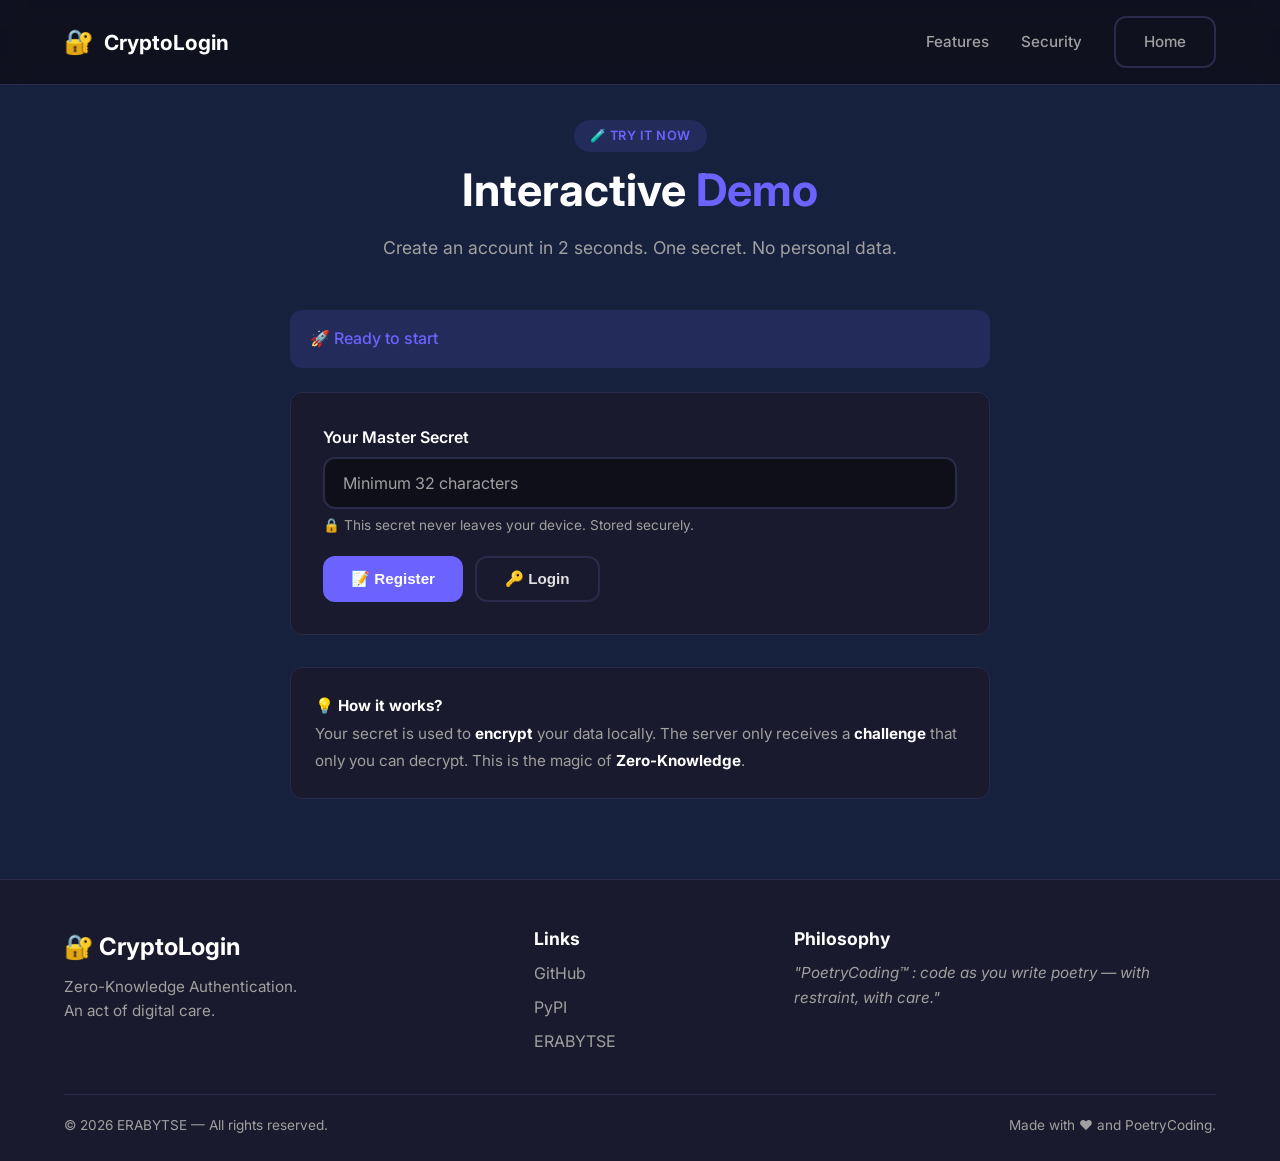
==== demo.html @ 0e597ce0 "feat: Add demo.html and update index.html and demo.js for English localization and improved logging" ====
<!DOCTYPE html>
<html lang="en">
<head>
    <meta charset="UTF-8" />
    <meta name="viewport" content="width=device-width, initial-scale=1.0" />
    <title>CryptoLogin · Demo</title>
    <link rel="stylesheet" href="css/style.css" />
    <link rel="icon" href="assets/favicon.ico" />
    <link rel="preconnect" href="https://fonts.googleapis.com" />
    <link rel="preconnect" href="https://fonts.gstatic.com" crossorigin />
    <link href="https://fonts.googleapis.com/css2?family=Inter:opsz,wght@14..32,300..700&display=swap" rel="stylesheet" />
</head>
<body>

    <!-- HEADER -->
    <header class="header">
        <div class="container">
            <nav class="nav">
                <a href="/" class="nav__logo">
                    <span class="nav__logo-icon">🔐</span>
                    CryptoLogin
                </a>
                <ul class="nav__links">
                    <li><a href="index.html#features">Features</a></li>
                    <li><a href="index.html#security">Security</a></li>
                    <li><a href="index.html" class="btn btn--secondary">Home</a></li>
                </ul>
            </nav>
        </div>
    </header>

    <!-- DEMO SECTION -->
    <section id="demo" class="demo" style="padding-top: 120px;">
        <div class="container">
            <div class="section-header">
                <span class="section-header__tag">🧪 Try it now</span>
                <h2 class="section-header__title">Interactive <span class="highlight">Demo</span></h2>
                <p class="section-header__subtitle">
                    Create an account in 2 seconds. One secret. No personal data.
                </p>
            </div>

            <div class="demo__container">
                <!-- Status -->
                <div id="demoStatus" class="demo__status demo__status--info">
                    🚀 Ready to start
                </div>

                <!-- Form -->
                <div class="demo__form">
                    <div class="demo__field">
                        <label for="demoSecret">Your Master Secret</label>
                        <input type="password" id="demoSecret" placeholder="Minimum 32 characters" />
                        <small>🔒 This secret never leaves your device. Stored securely.</small>
                    </div>
                    <div class="demo__actions">
                        <button id="demoRegister" class="btn btn--primary">📝 Register</button>
                        <button id="demoLogin" class="btn btn--secondary">🔑 Login</button>
                        <button id="demoLogout" class="btn btn--danger" style="display:none;">🚪 Logout</button>
                    </div>
                </div>

                <!-- Result -->
                <div id="demoResult" class="demo__result" style="display:none;">
                    <h4>📋 Result</h4>
                    <pre id="demoOutput"><code></code></pre>
                </div>

                <div class="demo__info">
                    <p>
                        💡 <strong>How it works?</strong><br />
                        Your secret is used to <strong>encrypt</strong> your data locally.
                        The server only receives a <strong>challenge</strong> that only you can decrypt.
                        This is the magic of <strong>Zero-Knowledge</strong>.
                    </p>
                </div>
            </div>
        </div>
    </section>

    <!-- FOOTER -->
    <footer class="footer">
        <div class="container">
            <div class="footer__grid">
                <div class="footer__brand">
                    <span class="footer__logo">🔐 CryptoLogin</span>
                    <p>Zero-Knowledge Authentication.<br />An act of digital care.</p>
                </div>
                <div class="footer__links">
                    <h4>Links</h4>
                    <ul>
                        <li><a href="https://github.com/erabytse/CryptoLogin">GitHub</a></li>
                        <li><a href="https://pypi.org/project/cryptologin">PyPI</a></li>
                        <li><a href="https://erabytse.github.io">ERABYTSE</a></li>
                    </ul>
                </div>
                <div class="footer__philosophy">
                    <h4>Philosophy</h4>
                    <p>
                        <em>"PoetryCoding™ : code as you write poetry — with restraint, with care."</em>
                    </p>
                </div>
            </div>
            <div class="footer__bottom">
                <p>&copy; 2026 <a href="https://erabytse.github.io">ERABYTSE</a> — All rights reserved.</p>
                <p>Made with ❤️ and <a href="https://erabytse.github.io">PoetryCoding</a>.</p>
            </div>
        </div>
    </footer>

    <!-- SCRIPTS - Assurez-vous que demo.js est bien chargé -->
    <script src="js/demo.js"></script>
    <!-- Vérification du chargement -->
    <script>
        console.log('🔐 demo.html loaded successfully');
        console.log('📍 Checking if demo.js is loaded...');
        if (typeof API_BASE_URL !== 'undefined') {
            console.log(`✅ demo.js loaded. API URL: ${API_BASE_URL}`);
        } else {
            console.warn('⚠️ demo.js not loaded or API_BASE_URL not defined');
        }
    </script>
</body>
</html>
---- css/style.css ----
/* ================================================================ */
/* RESET & BASE                                                     */
/* ================================================================ */

*,
*::before,
*::after {
    margin: 0;
    padding: 0;
    box-sizing: border-box;
}

:root {
    --color-primary: #6C63FF;
    --color-primary-dark: #5A52E0;
    --color-primary-light: #8B83FF;
    --color-secondary: #FF6B6B;
    --color-dark: #1A1A2E;
    --color-dark-soft: #16213E;
    --color-text: #E0E0E0;
    --color-text-light: #A0A0A0;
    --color-bg: #0F0F1A;
    --color-card: #1A1A2E;
    --color-card-hover: #222244;
    --color-border: #2A2A4A;
    --color-success: #4CAF50;
    --color-error: #FF5252;
    --color-warning: #FFC107;
    --radius: 12px;
    --shadow: 0 8px 32px rgba(108, 99, 255, 0.15);
    --transition: all 0.3s ease;
}

html {
    scroll-behavior: smooth;
}

body {
    font-family: 'Inter', -apple-system, BlinkMacSystemFont, 'Segoe UI', Roboto, sans-serif;
    background: var(--color-bg);
    color: var(--color-text);
    line-height: 1.6;
    min-height: 100vh;
}

.container {
    max-width: 1200px;
    margin: 0 auto;
    padding: 0 24px;
}

a {
    color: var(--color-primary);
    text-decoration: none;
    transition: var(--transition);
}

a:hover {
    color: var(--color-primary-light);
}

img {
    max-width: 100%;
}

/* ================================================================ */
/* TYPOGRAPHY                                                       */
/* ================================================================ */

h1,
h2,
h3,
h4 {
    line-height: 1.2;
}

.highlight {
    color: var(--color-primary);
}

/* ================================================================ */
/* BUTTONS                                                          */
/* ================================================================ */

.btn {
    display: inline-block;
    padding: 12px 28px;
    border-radius: var(--radius);
    font-weight: 600;
    font-size: 0.95rem;
    cursor: pointer;
    transition: var(--transition);
    border: none;
    text-align: center;
}

.btn--primary {
    background: var(--color-primary);
    color: #fff;
}

.btn--primary:hover {
    background: var(--color-primary-dark);
    transform: translateY(-2px);
    box-shadow: var(--shadow);
}

.btn--secondary {
    background: transparent;
    color: var(--color-text);
    border: 2px solid var(--color-border);
}

.btn--secondary:hover {
    background: var(--color-card-hover);
    border-color: var(--color-primary);
}

.btn--danger {
    background: var(--color-error);
    color: #fff;
}

.btn--danger:hover {
    background: #D32F2F;
    transform: translateY(-2px);
}

.btn--large {
    padding: 16px 36px;
    font-size: 1.1rem;
}

/* ================================================================ */
/* HEADER / NAV                                                    */
/* ================================================================ */

.header {
    position: fixed;
    top: 0;
    left: 0;
    right: 0;
    z-index: 1000;
    background: rgba(15, 15, 26, 0.85);
    backdrop-filter: blur(12px);
    border-bottom: 1px solid var(--color-border);
    padding: 16px 0;
}

.nav {
    display: flex;
    align-items: center;
    justify-content: space-between;
}

.nav__logo {
    display: flex;
    align-items: center;
    gap: 10px;
    font-size: 1.3rem;
    font-weight: 700;
    color: #fff;
}

.nav__logo-icon {
    font-size: 1.5rem;
}

.nav__links {
    display: flex;
    align-items: center;
    gap: 32px;
    list-style: none;
}

.nav__links a {
    color: var(--color-text-light);
    font-weight: 500;
    font-size: 0.95rem;
    transition: var(--transition);
}

.nav__links a:hover {
    color: #fff;
}

@media (max-width: 768px) {
    .nav__links {
        gap: 16px;
        font-size: 0.85rem;
    }

    .nav__links a:not(.btn) {
        display: none;
    }
}

/* ================================================================ */
/* SECTION HEADERS                                                  */
/* ================================================================ */

.section-header {
    text-align: center;
    margin-bottom: 48px;
}

.section-header__tag {
    display: inline-block;
    padding: 6px 16px;
    background: rgba(108, 99, 255, 0.15);
    border-radius: 50px;
    font-size: 0.8rem;
    font-weight: 600;
    color: var(--color-primary);
    text-transform: uppercase;
    letter-spacing: 0.5px;
    margin-bottom: 12px;
}

.section-header__title {
    font-size: 2.8rem;
    font-weight: 700;
    color: #fff;
}

.section-header__subtitle {
    font-size: 1.1rem;
    color: var(--color-text-light);
    max-width: 600px;
    margin: 16px auto 0;
}

@media (max-width: 768px) {
    .section-header__title {
        font-size: 2rem;
    }
}

/* ================================================================ */
/* HERO                                                             */
/* ================================================================ */

.hero {
    padding: 140px 0 80px;
    min-height: 100vh;
    display: flex;
    align-items: center;
}

.hero .container {
    display: grid;
    grid-template-columns: 1fr 1fr;
    gap: 60px;
    align-items: center;
}

.hero__badge {
    display: inline-block;
    padding: 6px 16px;
    background: rgba(108, 99, 255, 0.15);
    border-radius: 50px;
    font-size: 0.8rem;
    font-weight: 600;
    color: var(--color-primary);
    margin-bottom: 16px;
}

.hero__title {
    font-size: 3.5rem;
    font-weight: 700;
    color: #fff;
    line-height: 1.1;
}

.hero__title-highlight {
    background: linear-gradient(135deg, var(--color-primary), var(--color-secondary));
    -webkit-background-clip: text;
    -webkit-text-fill-color: transparent;
}

.hero__subtitle {
    font-size: 1.2rem;
    color: var(--color-text-light);
    margin: 24px 0 32px;
    line-height: 1.8;
}

.hero__subtitle-highlight {
    font-weight: 600;
    color: #fff;
}

.hero__actions {
    display: flex;
    gap: 16px;
    flex-wrap: wrap;
}

.hero__code-block {
    background: var(--color-card);
    border: 1px solid var(--color-border);
    border-radius: var(--radius);
    padding: 32px;
    box-shadow: var(--shadow);
    overflow: auto;
}

.hero__code-block pre {
    font-family: 'Fira Code', 'JetBrains Mono', monospace;
    font-size: 0.9rem;
    line-height: 1.8;
    color: var(--color-text-light);
}

.code-comment {
    color: var(--color-text-light);
    font-style: italic;
}

.code-keyword {
    color: var(--color-primary);
    font-weight: 600;
}

.code-string {
    color: var(--color-secondary);
}

@media (max-width: 768px) {
    .hero {
        padding: 120px 0 60px;
    }

    .hero .container {
        grid-template-columns: 1fr;
        gap: 40px;
        text-align: center;
    }

    .hero__title {
        font-size: 2.5rem;
    }

    .hero__actions {
        justify-content: center;
    }

    .hero__code-block pre {
        font-size: 0.75rem;
    }
}

/* ================================================================ */
/* PHILOSOPHIE                                                      */
/* ================================================================ */

.philosophie {
    padding: 80px 0;
    background: var(--color-dark-soft);
}

.philosophie__grid {
    display: grid;
    grid-template-columns: repeat(3, 1fr);
    gap: 32px;
    margin-top: 32px;
}

.philosophie__card {
    background: var(--color-card);
    padding: 32px;
    border-radius: var(--radius);
    border: 1px solid var(--color-border);
    transition: var(--transition);
    text-align: center;
}

.philosophie__card:hover {
    transform: translateY(-4px);
    border-color: var(--color-primary);
    box-shadow: var(--shadow);
}

.philosophie__icon {
    font-size: 2.5rem;
    margin-bottom: 16px;
}

.philosophie__card h3 {
    color: #fff;
    font-size: 1.3rem;
    margin-bottom: 8px;
}

.philosophie__card p {
    color: var(--color-text-light);
    font-size: 0.95rem;
}

.philosophie__quote {
    margin-top: 48px;
    padding: 32px 48px;
    background: var(--color-card);
    border-left: 4px solid var(--color-primary);
    border-radius: var(--radius);
    text-align: center;
}

.philosophie__quote blockquote {
    font-size: 1.3rem;
    font-style: italic;
    color: #fff;
    margin-bottom: 8px;
}

.philosophie__quote cite {
    color: var(--color-text-light);
    font-size: 0.95rem;
    font-style: normal;
}

@media (max-width: 768px) {
    .philosophie__grid {
        grid-template-columns: 1fr;
    }

    .philosophie__quote {
        padding: 24px;
    }

    .philosophie__quote blockquote {
        font-size: 1rem;
    }
}

/* ================================================================ */
/* FEATURES                                                         */
/* ================================================================ */

.features {
    padding: 80px 0;
}

.features__grid {
    display: grid;
    grid-template-columns: repeat(3, 1fr);
    gap: 32px;
}

.features__item {
    background: var(--color-card);
    padding: 32px;
    border-radius: var(--radius);
    border: 1px solid var(--color-border);
    transition: var(--transition);
}

.features__item:hover {
    transform: translateY(-4px);
    border-color: var(--color-primary);
    box-shadow: var(--shadow);
}

.features__icon {
    font-size: 2rem;
    margin-bottom: 12px;
}

.features__item h3 {
    color: #fff;
    font-size: 1.2rem;
    margin-bottom: 6px;
}

.features__item p {
    color: var(--color-text-light);
    font-size: 0.95rem;
}

@media (max-width: 768px) {
    .features__grid {
        grid-template-columns: 1fr 1fr;
    }
}

@media (max-width: 480px) {
    .features__grid {
        grid-template-columns: 1fr;
    }
}

/* ================================================================ */
/* SECURITY                                                         */
/* ================================================================ */

.security {
    padding: 80px 0;
    background: var(--color-dark-soft);
}

.security__grid {
    display: grid;
    grid-template-columns: repeat(4, 1fr);
    gap: 24px;
}

.security__card {
    background: var(--color-card);
    padding: 28px;
    border-radius: var(--radius);
    border: 1px solid var(--color-border);
    transition: var(--transition);
}

.security__card:hover {
    border-color: var(--color-primary);
    transform: translateY(-4px);
}

.security__card h3 {
    color: #fff;
    font-size: 1.1rem;
    margin-bottom: 8px;
}

.security__card p {
    color: var(--color-text-light);
    font-size: 0.9rem;
    margin-bottom: 12px;
}

.security__badge {
    display: inline-block;
    padding: 4px 12px;
    background: rgba(76, 175, 80, 0.15);
    border-radius: 50px;
    font-size: 0.75rem;
    font-weight: 600;
    color: var(--color-success);
}

@media (max-width: 768px) {
    .security__grid {
        grid-template-columns: 1fr 1fr;
    }
}

@media (max-width: 480px) {
    .security__grid {
        grid-template-columns: 1fr;
    }
}

/* ================================================================ */
/* COMPARISON                                                       */
/* ================================================================ */

.comparison {
    padding: 80px 0;
}

.comparison__table-wrapper {
    overflow-x: auto;
    border-radius: var(--radius);
    border: 1px solid var(--color-border);
}

.comparison__table {
    width: 100%;
    border-collapse: collapse;
    font-size: 0.95rem;
}

.comparison__table thead {
    background: var(--color-card);
}

.comparison__table th {
    padding: 16px 20px;
    text-align: left;
    font-weight: 600;
    color: #fff;
    border-bottom: 2px solid var(--color-border);
}

.comparison__table td {
    padding: 14px 20px;
    border-bottom: 1px solid var(--color-border);
    color: var(--color-text-light);
}

.comparison__table tr:hover td {
    background: var(--color-card-hover);
}

.comparison__yes {
    color: var(--color-success);
    font-weight: 600;
}

.comparison__no {
    color: var(--color-error);
}

.comparison__price {
    font-weight: 600;
}

@media (max-width: 768px) {
    .comparison__table {
        font-size: 0.8rem;
    }

    .comparison__table th,
    .comparison__table td {
        padding: 10px 12px;
    }
}

/* ================================================================ */
/* DEMO                                                             */
/* ================================================================ */

.demo {
    padding: 80px 0;
    background: var(--color-dark-soft);
}

.demo__container {
    max-width: 700px;
    margin: 0 auto;
}

.demo__status {
    padding: 16px 20px;
    border-radius: var(--radius);
    margin-bottom: 24px;
    font-weight: 500;
}

.demo__status--info {
    background: rgba(108, 99, 255, 0.15);
    color: var(--color-primary);
}

.demo__status--success {
    background: rgba(76, 175, 80, 0.15);
    color: var(--color-success);
}

.demo__status--error {
    background: rgba(255, 82, 82, 0.15);
    color: var(--color-error);
}

.demo__status--warning {
    background: rgba(255, 193, 7, 0.15);
    color: var(--color-warning);
}

.demo__form {
    background: var(--color-card);
    padding: 32px;
    border-radius: var(--radius);
    border: 1px solid var(--color-border);
    margin-bottom: 24px;
}

.demo__field {
    margin-bottom: 20px;
}

.demo__field label {
    display: block;
    font-weight: 600;
    color: #fff;
    margin-bottom: 6px;
}

.demo__field input {
    width: 100%;
    padding: 14px 18px;
    background: var(--color-bg);
    border: 2px solid var(--color-border);
    border-radius: var(--radius);
    color: #fff;
    font-size: 1rem;
    transition: var(--transition);
    font-family: inherit;
}

.demo__field input:focus {
    outline: none;
    border-color: var(--color-primary);
    box-shadow: 0 0 0 4px rgba(108, 99, 255, 0.15);
}

.demo__field input::placeholder {
    color: var(--color-text-light);
}

.demo__field small {
    display: block;
    margin-top: 6px;
    color: var(--color-text-light);
    font-size: 0.85rem;
}

.demo__actions {
    display: flex;
    gap: 12px;
    flex-wrap: wrap;
}

.demo__result {
    background: var(--color-card);
    padding: 24px;
    border-radius: var(--radius);
    border: 1px solid var(--color-border);
    margin-top: 24px;
}

.demo__result h4 {
    color: #fff;
    margin-bottom: 12px;
}

.demo__result pre {
    font-family: 'Fira Code', 'JetBrains Mono', monospace;
    font-size: 0.85rem;
    background: var(--color-bg);
    padding: 16px;
    border-radius: var(--radius);
    overflow: auto;
    color: var(--color-text-light);
    max-height: 300px;
}

.demo__info {
    margin-top: 32px;
    padding: 24px;
    background: var(--color-card);
    border-radius: var(--radius);
    border: 1px solid var(--color-border);
}

.demo__info p {
    color: var(--color-text-light);
    font-size: 0.95rem;
    line-height: 1.8;
}

.demo__info strong {
    color: #fff;
}

@media (max-width: 768px) {
    .demo__form {
        padding: 20px;
    }

    .demo__actions {
        flex-direction: column;
    }

    .demo__actions .btn {
        width: 100%;
        justify-content: center;
    }
}

/* ================================================================ */
/* FOOTER                                                           */
/* ================================================================ */

.footer {
    background: var(--color-dark);
    padding: 48px 0 24px;
    border-top: 1px solid var(--color-border);
}

.footer__grid {
    display: grid;
    grid-template-columns: 2fr 1fr 2fr;
    gap: 48px;
    margin-bottom: 32px;
}

.footer__logo {
    font-size: 1.5rem;
    font-weight: 700;
    color: #fff;
    display: block;
    margin-bottom: 8px;
}

.footer__brand p {
    color: var(--color-text-light);
    font-size: 0.95rem;
    line-height: 1.6;
}

.footer__links h4,
.footer__philosophy h4 {
    color: #fff;
    font-size: 1.1rem;
    margin-bottom: 12px;
}

.footer__links ul {
    list-style: none;
}

.footer__links ul li {
    margin-bottom: 8px;
}

.footer__links ul li a {
    color: var(--color-text-light);
    transition: var(--transition);
}

.footer__links ul li a:hover {
    color: #fff;
}

.footer__philosophy p {
    color: var(--color-text-light);
    font-size: 0.95rem;
    line-height: 1.6;
    font-style: italic;
}

.footer__bottom {
    border-top: 1px solid var(--color-border);
    padding-top: 20px;
    display: flex;
    justify-content: space-between;
    align-items: center;
    flex-wrap: wrap;
    gap: 12px;
}

.footer__bottom p {
    color: var(--color-text-light);
    font-size: 0.85rem;
}

.footer__bottom a {
    color: var(--color-text-light);
}

.footer__bottom a:hover {
    color: #fff;
}

@media (max-width: 768px) {
    .footer__grid {
        grid-template-columns: 1fr;
        gap: 24px;
    }

    .footer__bottom {
        flex-direction: column;
        text-align: center;
    }
}
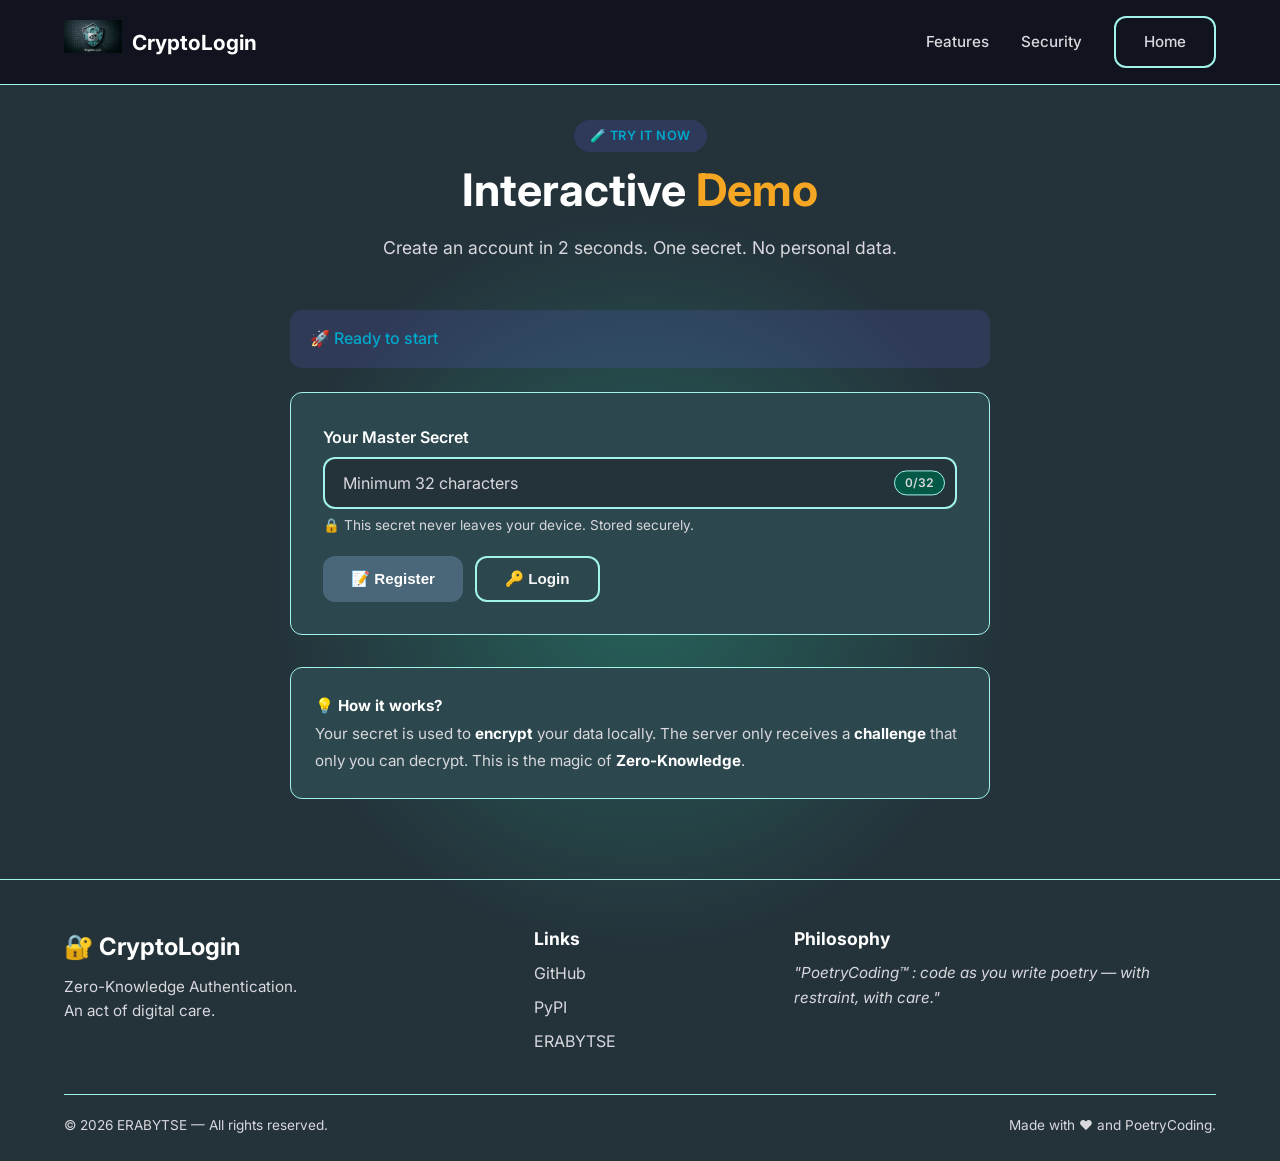
==== commit 73a9f2db: "feat: Enhance UI with new color palette, character counter, and logo updates" ====
--- a/demo.html
+++ b/demo.html
@@ -17,7 +17,7 @@
         <div class="container">
             <nav class="nav">
                 <a href="/" class="nav__logo">
-                    <span class="nav__logo-icon">🔐</span>
+                    <span class="nav__logo-icon"><img src="/assets/images/logo.png" alt="CLog" style="width: 58px; height: auto;"></span>
                     CryptoLogin
                 </a>
                 <ul class="nav__links">
@@ -50,7 +50,15 @@
                 <div class="demo__form">
                     <div class="demo__field">
                         <label for="demoSecret">Your Master Secret</label>
-                        <input type="password" id="demoSecret" placeholder="Minimum 32 characters" />
+                        <div class="demo__field-wrapper">
+                            <input 
+                                type="password" 
+                                id="demoSecret" 
+                                placeholder="Minimum 32 characters" 
+                                autocomplete="off"
+                            />
+                            <span class="char-counter" id="charCounter">0/32</span>
+                        </div>
                         <small>🔒 This secret never leaves your device. Stored securely.</small>
                     </div>
                     <div class="demo__actions">
--- a/css/style.css
+++ b/css/style.css
@@ -10,26 +10,51 @@
     box-sizing: border-box;
 }
 
+/* ================================================================ */
+/* PALETTE CORPORATE CRYPTOLOGIN                                    */
+/* ================================================================ */
+
 :root {
-    --color-primary: #6C63FF;
-    --color-primary-dark: #5A52E0;
-    --color-primary-light: #8B83FF;
-    --color-secondary: #FF6B6B;
-    --color-dark: #1A1A2E;
-    --color-dark-soft: #16213E;
-    --color-text: #E0E0E0;
-    --color-text-light: #A0A0A0;
-    --color-bg: #0F0F1A;
-    --color-card: #1A1A2E;
-    --color-card-hover: #222244;
-    --color-border: #2A2A4A;
+    /* Couleurs principales */
+    --color-primary: #496779;        /* Deep Navy / Violet */
+    --color-primary-dark: #00A8CC;   /* Black Deep */
+    --color-primary-light: #045846;  /* Navy plus clair */
+    
+    /* Couleurs secondaires */
+    --color-secondary: #F5A623;      /* Gold / Jaune */
+    --color-secondary-dark: #D4891B; /* Gold foncé */
+    --color-secondary-light: #F7C35A;/* Gold clair */
+    
+    /* Couleurs tertiaires */
+    --color-tertiary: #00D4FF;       /* Cyan / Bleu électrique */
+    --color-tertiary-dark: #00A8CC;  /* Cyan foncé */
+    --color-tertiary-light: #66E5FF; /* Cyan clair */
+    
+    /* Couleurs neutres */
+    --color-text: #F5F5F5;           /* Blanc cassé */
+    --color-text-light: #D8D8DD;     /* Gris clair */
+    --color-bg: #24323A;             /* Fond noir profond */
+    --color-bg-close: #1a2329;             /* Fond noir profond */
+    --color-card: #2c474d;           /* Fond des cartes */
+    --color-card-hover: #1A292C;     /* Fond des cartes au survol */
+    --color-border: #A2F3EB;         /* Bordures */
+    
+    /* Couleurs d'état */
     --color-success: #4CAF50;
     --color-error: #FF5252;
-    --color-warning: #FFC107;
+    --color-warning: #F5A623;
+    --color-info: #00D4FF;
+    
+    /* Ombres */
+    --shadow: 0 8px 32px rgba(245, 166, 35, 0.15);  /* Ombres dorées */
+    --shadow-cyan: 0 8px 32px rgba(0, 212, 255, 0.15);
+    
+    /* Bordures */
     --radius: 12px;
-    --shadow: 0 8px 32px rgba(108, 99, 255, 0.15);
     --transition: all 0.3s ease;
 }
+
+
 
 html {
     scroll-behavior: smooth;
@@ -37,7 +62,8 @@
 
 body {
     font-family: 'Inter', -apple-system, BlinkMacSystemFont, 'Segoe UI', Roboto, sans-serif;
-    background: var(--color-bg);
+    background: #26635B;
+    background: radial-gradient(circle,rgba(38, 99, 91, 1) 0%, rgba(36, 50, 58, 1) 43%);
     color: var(--color-text);
     line-height: 1.6;
     min-height: 100vh;
@@ -76,6 +102,200 @@
 
 .highlight {
     color: var(--color-primary);
+}
+
+/* ================================================================ */
+/* BOUTONS AVEC COULEURS CORPORATE                                  */
+/* ================================================================ */
+
+.btn--primary {
+    background: var(--color-secondary);  /* Or */
+    color: var(--color-primary-dark);    /* Texte sombre pour contraste */
+}
+
+.btn--primary:hover {
+    background: var(--color-secondary-dark);
+    transform: translateY(-2px);
+    box-shadow: var(--shadow);
+}
+
+.btn--secondary {
+    background: transparent;
+    color: var(--color-text);
+    border: 2px solid var(--color-secondary);
+}
+
+.btn--secondary:hover {
+    background: var(--color-secondary);
+    color: var(--color-primary-dark);
+    border-color: var(--color-secondary);
+}
+
+.btn--tertiary {
+    background: var(--color-tertiary);   /* Cyan */
+    color: var(--color-primary-dark);
+}
+
+.btn--tertiary:hover {
+    background: var(--color-tertiary-dark);
+    transform: translateY(-2px);
+    box-shadow: var(--shadow-cyan);
+}
+
+/* ================================================================ */
+/* LIENS ET ACCENTS                                                 */
+/* ================================================================ */
+
+a {
+    color: var(--color-secondary);
+}
+
+a:hover {
+    color: var(--color-secondary-light);
+}
+
+.highlight {
+    color: var(--color-secondary);
+}
+
+.highlight-cyan {
+    color: var(--color-tertiary);
+}
+
+/* ================================================================ */
+/* SECTION HEADERS                                                  */
+/* ================================================================ */
+
+.section-header__tag {
+    background: rgba(245, 166, 35, 0.15);
+    color: var(--color-secondary);
+}
+
+/* ================================================================ */
+/* INPUT FIELDS - AVEC COMPTEUR DE CARACTÈRES                       */
+/* ================================================================ */
+
+.demo__field {
+    position: relative;
+}
+
+.demo__field input {
+    width: 100%;
+    padding: 14px 18px;
+    padding-right: 80px;  /* Espace pour le compteur */
+    background: var(--color-primary-dark);
+    border: 2px solid var(--color-border);
+    border-radius: var(--radius);
+    color: var(--color-text);
+    font-size: 1rem;
+    transition: var(--transition);
+    font-family: inherit;
+}
+
+.demo__field input:focus {
+    outline: none;
+    border-color: var(--color-secondary);
+    box-shadow: 0 0 0 4px rgba(245, 166, 35, 0.15);
+}
+
+.demo__field input::placeholder {
+    color: var(--color-text-light);
+}
+
+/* Compteur de caractères */
+.char-counter {
+    position: absolute;
+    right: 16px;
+    top: 50%;
+    transform: translateY(-50%);
+    font-size: 0.8rem;
+    font-weight: 600;
+    color: var(--color-text-light);
+    pointer-events: none;
+    transition: var(--transition);
+    background: var(--color-primary-dark);
+    padding: 2px 10px;
+    border-radius: 20px;
+    border: 1px solid var(--color-border);
+}
+
+.char-counter.valid {
+    color: var(--color-success);
+    border-color: var(--color-success);
+}
+
+.char-counter.invalid {
+    color: var(--color-error);
+    border-color: var(--color-error);
+}
+
+.char-counter.warning {
+    color: var(--color-warning);
+    border-color: var(--color-warning);
+}
+
+/* ================================================================ */
+/* INPUT FIELD WITH COUNTER                                         */
+/* ================================================================ */
+
+.demo__field-wrapper {
+    position: relative;
+    width: 100%;
+}
+
+.demo__field-wrapper input {
+    width: 100%;
+    padding: 14px 18px;
+    padding-right: 80px;
+    background: var(--color-primary-dark);
+    border: 2px solid var(--color-border);
+    border-radius: var(--radius);
+    color: var(--color-text);
+    font-size: 1rem;
+    transition: var(--transition);
+    font-family: inherit;
+}
+
+.demo__field-wrapper input:focus {
+    outline: none;
+    border-color: var(--color-secondary);
+    box-shadow: 0 0 0 4px rgba(245, 166, 35, 0.15);
+}
+
+.demo__field-wrapper input::placeholder {
+    color: var(--color-text-light);
+}
+
+.char-counter {
+    position: absolute;
+    right: 12px;
+    top: 50%;
+    transform: translateY(-50%);
+    font-size: 0.75rem;
+    font-weight: 600;
+    color: var(--color-text-light);
+    pointer-events: none;
+    transition: var(--transition);
+    background: var(--color-primary-light);
+    padding: 2px 10px;
+    border-radius: 20px;
+    border: 1px solid var(--color-border);
+    font-variant-numeric: tabular-nums;
+}
+
+.char-counter.valid {
+    color: var(--color-success);
+    border-color: var(--color-success);
+}
+
+.char-counter.invalid {
+    color: var(--color-error);
+    border-color: var(--color-error);
+}
+
+.char-counter.warning {
+    color: var(--color-warning);
+    border-color: var(--color-warning);
 }
 
 /* ================================================================ */
@@ -207,11 +427,11 @@
 .section-header__tag {
     display: inline-block;
     padding: 6px 16px;
-    background: rgba(108, 99, 255, 0.15);
+    background: rgba(107, 99, 255, 0.158);
     border-radius: 50px;
     font-size: 0.8rem;
     font-weight: 600;
-    color: var(--color-primary);
+    color: var(--color-primary-dark);
     text-transform: uppercase;
     letter-spacing: 0.5px;
     margin-bottom: 12px;
@@ -261,7 +481,7 @@
     border-radius: 50px;
     font-size: 0.8rem;
     font-weight: 600;
-    color: var(--color-primary);
+    color: var(--color-primary-dark);
     margin-bottom: 16px;
 }
 
@@ -640,7 +860,7 @@
 
 .demo__status--info {
     background: rgba(108, 99, 255, 0.15);
-    color: var(--color-primary);
+    color: var(--color-primary-dark);
 }
 
 .demo__status--success {
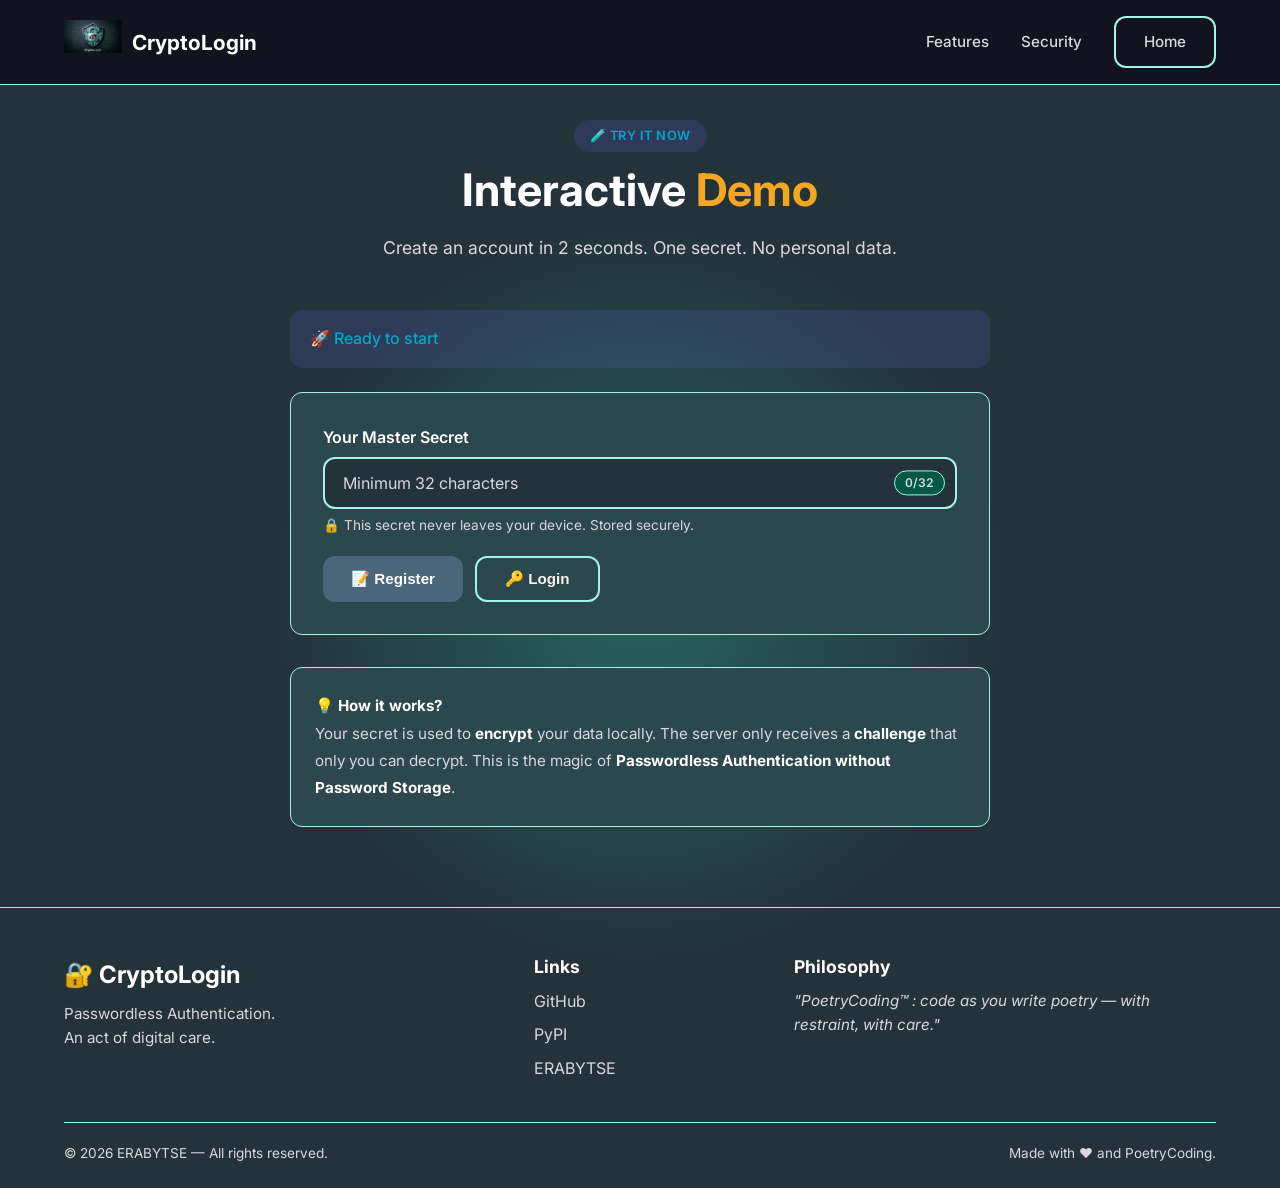
==== commit 0aced17d: "refactor: Update terminology to emphasize Passwordless Authentication without Password Storage" ====
--- a/demo.html
+++ b/demo.html
@@ -17,7 +17,7 @@
         <div class="container">
             <nav class="nav">
                 <a href="/" class="nav__logo">
-                    <span class="nav__logo-icon"><img src="/assets/images/logo.png" alt="CLog" style="width: 58px; height: auto;"></span>
+                    <span class="nav__logo-icon"><img src="./assets/images/logo.png" alt="CLog" style="width: 58px; height: auto;"></span>
                     CryptoLogin
                 </a>
                 <ul class="nav__links">
@@ -79,7 +79,7 @@
                         💡 <strong>How it works?</strong><br />
                         Your secret is used to <strong>encrypt</strong> your data locally.
                         The server only receives a <strong>challenge</strong> that only you can decrypt.
-                        This is the magic of <strong>Zero-Knowledge</strong>.
+                        This is the magic of <strong>Passwordless Authentication without Password Storage</strong>.
                     </p>
                 </div>
             </div>
@@ -92,7 +92,7 @@
             <div class="footer__grid">
                 <div class="footer__brand">
                     <span class="footer__logo">🔐 CryptoLogin</span>
-                    <p>Zero-Knowledge Authentication.<br />An act of digital care.</p>
+                    <p>Passwordless Authentication.<br />An act of digital care.</p>
                 </div>
                 <div class="footer__links">
                     <h4>Links</h4>
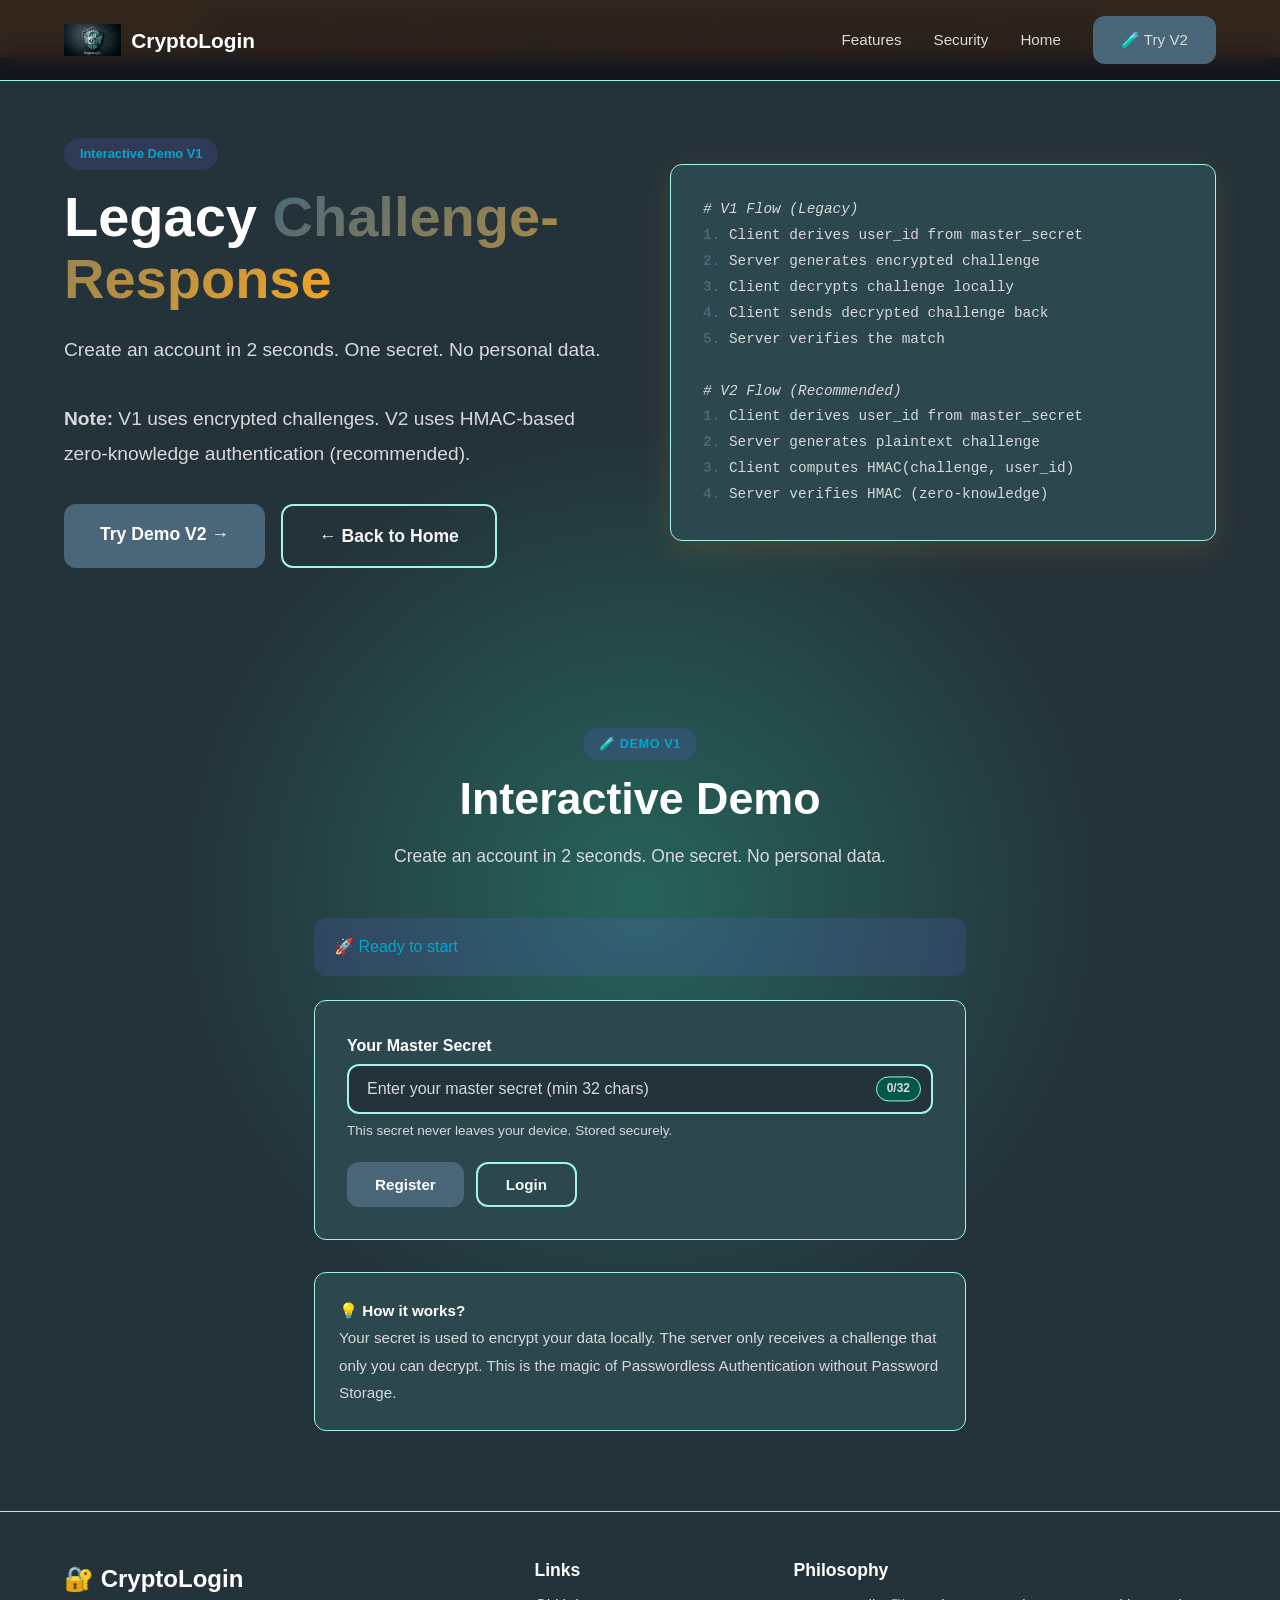
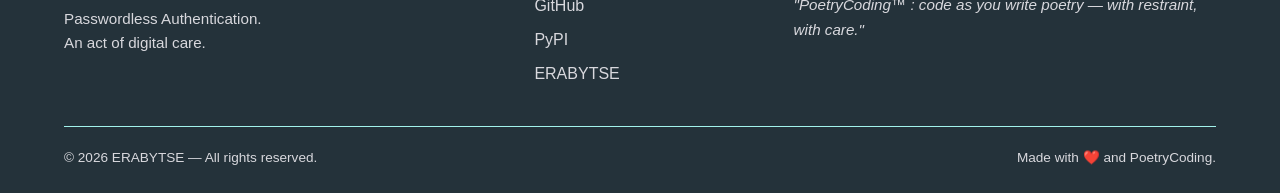
==== commit ed8433d4: "Refactor demo and index pages for CryptoLogin: Update titles, descriptions, and content to emphasize" ====
--- a/demo.html
+++ b/demo.html
@@ -1,14 +1,12 @@
 <!DOCTYPE html>
 <html lang="en">
 <head>
-    <meta charset="UTF-8" />
-    <meta name="viewport" content="width=device-width, initial-scale=1.0" />
-    <title>CryptoLogin · Demo</title>
-    <link rel="stylesheet" href="css/style.css" />
-    <link rel="icon" href="assets/favicon.ico" />
-    <link rel="preconnect" href="https://fonts.googleapis.com" />
-    <link rel="preconnect" href="https://fonts.gstatic.com" crossorigin />
-    <link href="https://fonts.googleapis.com/css2?family=Inter:opsz,wght@14..32,300..700&display=swap" rel="stylesheet" />
+    <meta charset="UTF-8">
+    <meta name="viewport" content="width=device-width, initial-scale=1.0">
+    <title>CryptoLogin · Demo V1 (Legacy)</title>
+    <meta name="description" content="CryptoLogin V1 Demo - Legacy challenge-response authentication">
+    <link rel="stylesheet" href="css/style.css">
+    <link rel="icon" type="image/png" href="assets/images/logo.png">
 </head>
 <body>
 
@@ -16,72 +14,99 @@
     <header class="header">
         <div class="container">
             <nav class="nav">
-                <a href="/" class="nav__logo">
-                    <span class="nav__logo-icon"><img src="./assets/images/logo.png" alt="CLog" style="width: 58px; height: auto;"></span>
+                <a href="index.html" class="nav__logo">
+                    <img src="assets/images/logo.png" alt="CryptoLogin" height="32">
                     CryptoLogin
                 </a>
                 <ul class="nav__links">
                     <li><a href="index.html#features">Features</a></li>
                     <li><a href="index.html#security">Security</a></li>
-                    <li><a href="index.html" class="btn btn--secondary">Home</a></li>
+                    <li><a href="index.html">Home</a></li>
+                    <li><a href="demo_v2.html" class="btn btn--primary">🧪 Try V2</a></li>
                 </ul>
             </nav>
         </div>
     </header>
 
-    <!-- DEMO SECTION -->
-    <section id="demo" class="demo" style="padding-top: 120px;">
+    <!-- WARNING BANNER -->
+    <div style="background: var(--color-warning); color: var(--color-bg); padding: 16px 0; text-align: center; font-weight: 600;">
         <div class="container">
+            ⚠️ <strong>Legacy Version:</strong> This demo uses V1 (challenge-response).
+            For the recommended zero-knowledge flow, use
+            <a href="demo_v2.html" style="color: var(--color-bg); text-decoration: underline;"><strong>Demo V2</strong></a>.
+        </div>
+    </div>
+
+    <!-- HERO -->
+    <section class="hero" style="min-height: auto; padding: 80px 0;">
+        <div class="container">
+            <div>
+                <span class="hero__badge"> Interactive Demo V1</span>
+                <h1 class="hero__title">
+                    Legacy <span class="hero__title-highlight">Challenge-Response</span>
+                </h1>
+                <p class="hero__subtitle">
+                    Create an account in 2 seconds. One secret. No personal data.
+                    <br><br>
+                    <strong>Note:</strong> V1 uses encrypted challenges. V2 uses HMAC-based zero-knowledge authentication (recommended).
+                </p>
+                <div class="hero__actions">
+                    <a href="demo_v2.html" class="btn btn--primary btn--large">Try Demo V2 →</a>
+                    <a href="index.html" class="btn btn--secondary btn--large">← Back to Home</a>
+                </div>
+            </div>
+            <div class="hero__code-block">
+                <pre><code><span class="code-comment"># V1 Flow (Legacy)</span>
+<span class="code-keyword">1.</span> Client derives user_id from master_secret
+<span class="code-keyword">2.</span> Server generates encrypted challenge
+<span class="code-keyword">3.</span> Client decrypts challenge locally
+<span class="code-keyword">4.</span> Client sends decrypted challenge back
+<span class="code-keyword">5.</span> Server verifies the match
+
+<span class="code-comment"># V2 Flow (Recommended)</span>
+<span class="code-keyword">1.</span> Client derives user_id from master_secret
+<span class="code-keyword">2.</span> Server generates plaintext challenge
+<span class="code-keyword">3.</span> Client computes HMAC(challenge, user_id)
+<span class="code-keyword">4.</span> Server verifies HMAC (zero-knowledge)</code></pre>
+            </div>
+        </div>
+    </section>
+
+    <!-- DEMO V1 -->
+    <section class="demo">
+        <div class="container demo__container">
             <div class="section-header">
-                <span class="section-header__tag">🧪 Try it now</span>
-                <h2 class="section-header__title">Interactive <span class="highlight">Demo</span></h2>
-                <p class="section-header__subtitle">
-                    Create an account in 2 seconds. One secret. No personal data.
-                </p>
+                <span class="section-header__tag">🧪 Demo V1</span>
+                <h2 class="section-header__title">Interactive Demo</h2>
+                <p class="section-header__subtitle">Create an account in 2 seconds. One secret. No personal data.</p>
             </div>
 
-            <div class="demo__container">
-                <!-- Status -->
-                <div id="demoStatus" class="demo__status demo__status--info">
-                    🚀 Ready to start
+            <div class="demo__status demo__status--info">🚀 Ready to start</div>
+
+            <div class="demo__form">
+                <div class="demo__field">
+                    <label for="demoSecret">Your Master Secret</label>
+                    <div class="demo__field-wrapper">
+                        <input type="password" id="demoSecret" placeholder="Enter your master secret (min 32 chars)">
+                        <span class="char-counter" id="charCounter">0/32</span>
+                    </div>
+                    <small> This secret never leaves your device. Stored securely.</small>
                 </div>
+                <div class="demo__actions">
+                    <button id="demoRegister" class="btn btn--primary"> Register</button>
+                    <button id="demoLogin" class="btn btn--secondary"> Login</button>
+                    <button id="demoLogout" class="btn btn--danger">🚪 Logout</button>
+                </div>
+            </div>
 
-                <!-- Form -->
-                <div class="demo__form">
-                    <div class="demo__field">
-                        <label for="demoSecret">Your Master Secret</label>
-                        <div class="demo__field-wrapper">
-                            <input 
-                                type="password" 
-                                id="demoSecret" 
-                                placeholder="Minimum 32 characters" 
-                                autocomplete="off"
-                            />
-                            <span class="char-counter" id="charCounter">0/32</span>
-                        </div>
-                        <small>🔒 This secret never leaves your device. Stored securely.</small>
-                    </div>
-                    <div class="demo__actions">
-                        <button id="demoRegister" class="btn btn--primary">📝 Register</button>
-                        <button id="demoLogin" class="btn btn--secondary">🔑 Login</button>
-                        <button id="demoLogout" class="btn btn--danger" style="display:none;">🚪 Logout</button>
-                    </div>
-                </div>
+            <div class="demo__result" id="demoResult" style="display:none;">
+                <h4>📋 Result</h4>
+                <pre id="demoOutput"></pre>
+            </div>
 
-                <!-- Result -->
-                <div id="demoResult" class="demo__result" style="display:none;">
-                    <h4>📋 Result</h4>
-                    <pre id="demoOutput"><code></code></pre>
-                </div>
-
-                <div class="demo__info">
-                    <p>
-                        💡 <strong>How it works?</strong><br />
-                        Your secret is used to <strong>encrypt</strong> your data locally.
-                        The server only receives a <strong>challenge</strong> that only you can decrypt.
-                        This is the magic of <strong>Passwordless Authentication without Password Storage</strong>.
-                    </p>
-                </div>
+            <div class="demo__info">
+                <p><strong>💡 How it works?</strong></p>
+                <p>Your secret is used to encrypt your data locally. The server only receives a challenge that only you can decrypt. This is the magic of Passwordless Authentication without Password Storage.</p>
             </div>
         </div>
     </section>
@@ -92,41 +117,28 @@
             <div class="footer__grid">
                 <div class="footer__brand">
                     <span class="footer__logo">🔐 CryptoLogin</span>
-                    <p>Passwordless Authentication.<br />An act of digital care.</p>
+                    <p>Passwordless Authentication.<br>An act of digital care.</p>
                 </div>
                 <div class="footer__links">
                     <h4>Links</h4>
                     <ul>
-                        <li><a href="https://github.com/erabytse/CryptoLogin">GitHub</a></li>
-                        <li><a href="https://pypi.org/project/cryptologin">PyPI</a></li>
-                        <li><a href="https://erabytse.github.io">ERABYTSE</a></li>
+                        <li><a href="https://github.com/erabytse/CryptoLogin" target="_blank">GitHub</a></li>
+                        <li><a href="https://pypi.org/project/cryptologin/" target="_blank">PyPI</a></li>
+                        <li><a href="https://erabytse.github.io" target="_blank">ERABYTSE</a></li>
                     </ul>
                 </div>
                 <div class="footer__philosophy">
                     <h4>Philosophy</h4>
-                    <p>
-                        <em>"PoetryCoding™ : code as you write poetry — with restraint, with care."</em>
-                    </p>
+                    <p>"PoetryCoding™ : code as you write poetry — with restraint, with care."</p>
                 </div>
             </div>
             <div class="footer__bottom">
-                <p>&copy; 2026 <a href="https://erabytse.github.io">ERABYTSE</a> — All rights reserved.</p>
-                <p>Made with ❤️ and <a href="https://erabytse.github.io">PoetryCoding</a>.</p>
+                <p>© 2026 <a href="https://erabytse.github.io" target="_blank">ERABYTSE</a> — All rights reserved.</p>
+                <p>Made with ❤️ and <a href="https://erabytse.github.io" target="_blank">PoetryCoding</a>.</p>
             </div>
         </div>
     </footer>
 
-    <!-- SCRIPTS - Assurez-vous que demo.js est bien chargé -->
     <script src="js/demo.js"></script>
-    <!-- Vérification du chargement -->
-    <script>
-        console.log('🔐 demo.html loaded successfully');
-        console.log('📍 Checking if demo.js is loaded...');
-        if (typeof API_BASE_URL !== 'undefined') {
-            console.log(`✅ demo.js loaded. API URL: ${API_BASE_URL}`);
-        } else {
-            console.warn('⚠️ demo.js not loaded or API_BASE_URL not defined');
-        }
-    </script>
 </body>
 </html>
--- a/css/style.css
+++ b/css/style.css
@@ -203,6 +203,7 @@
 }
 
 /* Compteur de caractères */
+/* V1 */
 .char-counter {
     position: absolute;
     right: 16px;
@@ -234,6 +235,39 @@
     border-color: var(--color-warning);
 }
 
+/* V2 */
+
+.char-counter2 {
+    position: absolute;
+    right: 16px;
+    top: 50%;
+    transform: translateY(-50%);
+    font-size: 0.8rem;
+    font-weight: 600;
+    color: var(--color-text-light);
+    pointer-events: none;
+    transition: var(--transition);
+    background: var(--color-primary-dark);
+    padding: 2px 10px;
+    border-radius: 20px;
+    border: 1px solid var(--color-border);
+}
+
+.char-counter2.valid {
+    color: var(--color-success);
+    border-color: var(--color-success);
+}
+
+.char-counter2.invalid {
+    color: var(--color-error);
+    border-color: var(--color-error);
+}
+
+.char-counter2.warning {
+    color: var(--color-warning);
+    border-color: var(--color-warning);
+}
+
 /* ================================================================ */
 /* INPUT FIELD WITH COUNTER                                         */
 /* ================================================================ */
@@ -294,6 +328,39 @@
 }
 
 .char-counter.warning {
+    color: var(--color-warning);
+    border-color: var(--color-warning);
+}
+
+/* V2 */
+.char-counter2 {
+    position: absolute;
+    right: 12px;
+    top: 50%;
+    transform: translateY(-50%);
+    font-size: 0.75rem;
+    font-weight: 600;
+    color: var(--color-text-light);
+    pointer-events: none;
+    transition: var(--transition);
+    background: var(--color-primary-light);
+    padding: 2px 10px;
+    border-radius: 20px;
+    border: 1px solid var(--color-border);
+    font-variant-numeric: tabular-nums;
+}
+
+.char-counter2.valid {
+    color: var(--color-success);
+    border-color: var(--color-success);
+}
+
+.char-counter2.invalid {
+    color: var(--color-error);
+    border-color: var(--color-error);
+}
+
+.char-counter2.warning {
     color: var(--color-warning);
     border-color: var(--color-warning);
 }
@@ -511,9 +578,10 @@
 }
 
 .hero__actions {
-    display: flex;
+    display: inline-flex;
     gap: 16px;
     flex-wrap: wrap;
+    justify-content: center;
 }
 
 .hero__code-block {
